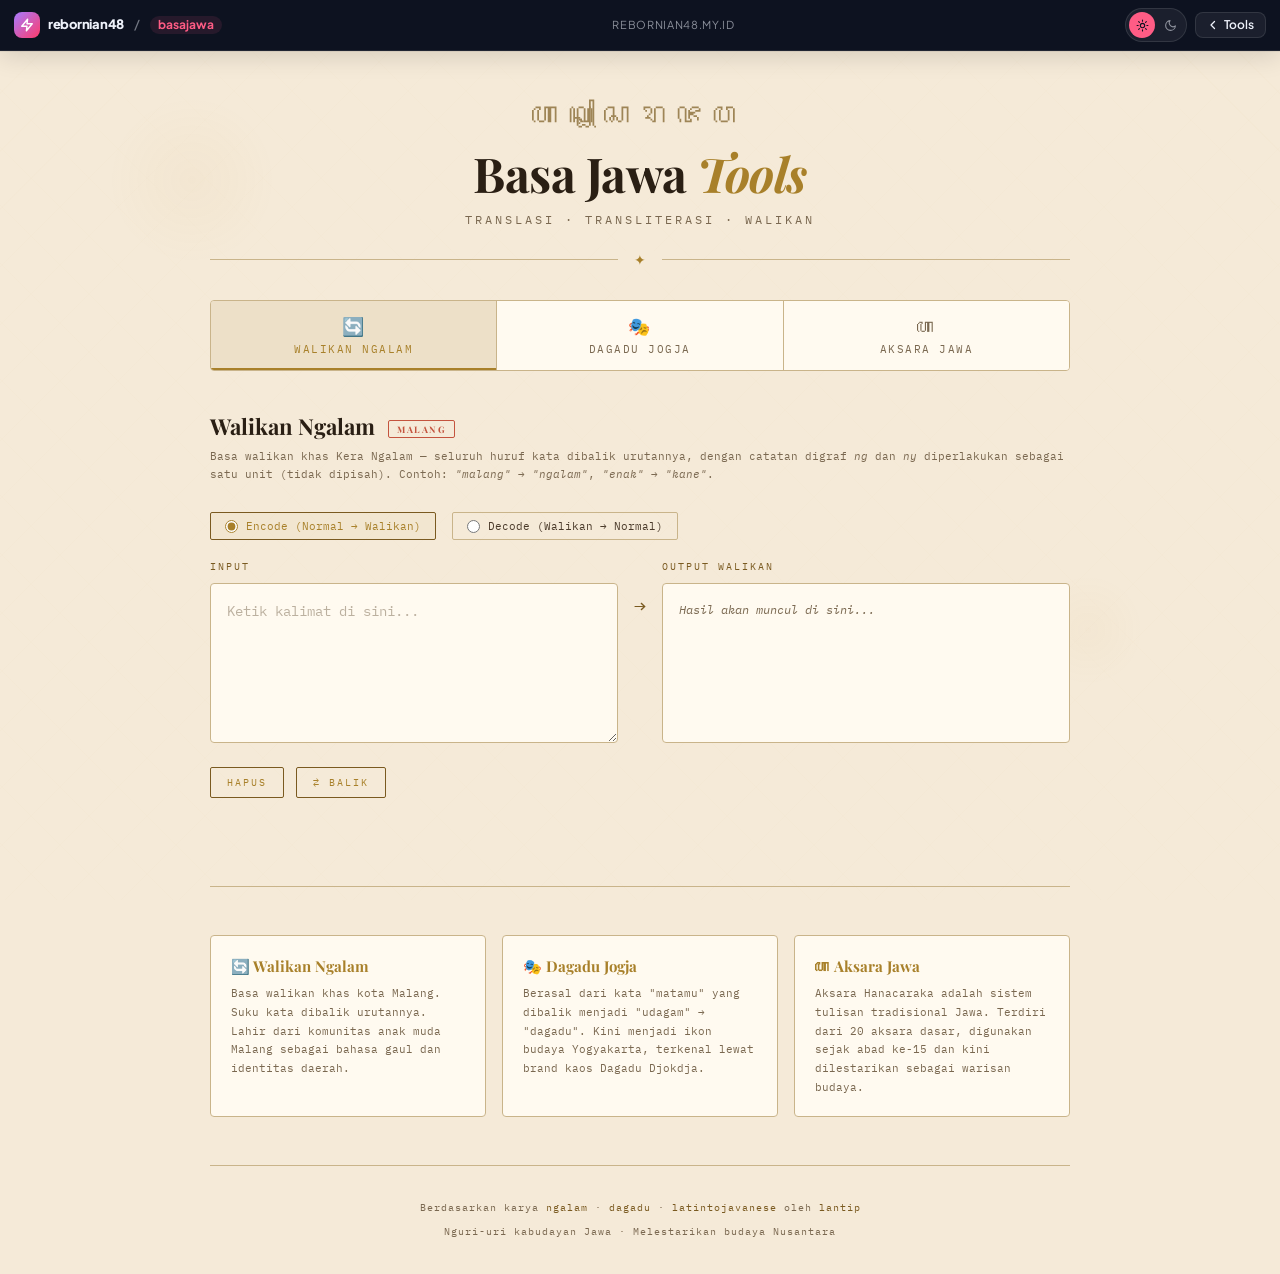
==== basajawatools/index.html @ 5c6baee0 "feat: add basajawa, codevault, geocalc + shared brand bar - assets/brand.js + brand.css: shared floa" ====
<!DOCTYPE html>
<html lang="id">
<head>
<meta charset="UTF-8">
<meta name="viewport" content="width=device-width, initial-scale=1.0">
<title>Basa Jawa Tools</title>
<link href="https://fonts.googleapis.com/css2?family=Playfair+Display:ital,wght@0,400;0,700;1,400&family=Noto+Serif+Javanese&family=Plus+Jakarta+Sans:wght@400;500;700;800&family=IBM+Plex+Mono:wght@300;400&display=swap" rel="stylesheet">
<link rel="stylesheet" href="/assets/brand.css">
<script>
(function(){
  const s = localStorage.getItem('rebornian.theme');
  const d = matchMedia('(prefers-color-scheme: dark)').matches;
  document.documentElement.setAttribute('data-theme', s || (d ? 'dark' : 'light'));
})();
</script>
<style>
  :root {
    --bg: #f5ead8;
    --surface: #fffaf0;
    --surface2: #ede0c8;
    --border: #c9b48a;
    --gold: #a8802a;
    --gold-light: #c9983a;
    --gold-dim: #7a5a20;
    --cream: #2a1f14;
    --cream-dim: #4a3a2a;
    --red: #8b3a2a;
    --red-bright: #c4543e;
    --green: #2a5a3a;
    --green-bright: #3d8a58;
    --blue: #1e3a5a;
    --blue-bright: #2e6a9a;
    --text: #2a1f14;
    --text-dim: #7a6850;
  }

  [data-theme="dark"] {
    --bg: #0d0a07;
    --surface: #1a1410;
    --surface2: #251c14;
    --border: #3d2e1e;
    --gold: #c9983a;
    --gold-light: #e8b84a;
    --gold-dim: #7a5a20;
    --cream: #f5ead8;
    --cream-dim: #b8a88a;
    --text: #e8d8b8;
    --text-dim: #8a7a60;
  }

  * { box-sizing: border-box; margin: 0; padding: 0; }

  body {
    background: var(--bg);
    color: var(--text);
    font-family: 'IBM Plex Mono', monospace;
    min-height: 100vh;
    overflow-x: hidden;
  }

  /* Batik-inspired background */
  body::before {
    content: '';
    position: fixed;
    inset: 0;
    background-image:
      radial-gradient(ellipse 120px 120px at 15% 20%, rgba(201,152,58,0.04) 0%, transparent 70%),
      radial-gradient(ellipse 80px 80px at 85% 70%, rgba(201,152,58,0.03) 0%, transparent 70%),
      repeating-linear-gradient(45deg, transparent, transparent 40px, rgba(201,152,58,0.015) 40px, rgba(201,152,58,0.015) 41px),
      repeating-linear-gradient(-45deg, transparent, transparent 40px, rgba(201,152,58,0.01) 40px, rgba(201,152,58,0.01) 41px);
    pointer-events: none;
    z-index: 0;
  }

  .container {
    max-width: 900px;
    margin: 0 auto;
    padding: 0 20px;
    position: relative;
    z-index: 1;
  }

  /* Header */
  header {
    padding: 48px 0 32px;
    text-align: center;
    border-bottom: 1px solid var(--border);
    position: relative;
  }

  header::after {
    content: '✦';
    position: absolute;
    bottom: -10px;
    left: 50%;
    transform: translateX(-50%);
    background: var(--bg);
    padding: 0 16px;
    color: var(--gold);
    font-size: 14px;
  }

  .aksara-deco {
    font-family: 'Noto Serif Javanese', serif;
    font-size: 28px;
    color: var(--gold-dim);
    letter-spacing: 8px;
    display: block;
    margin-bottom: 16px;
    opacity: 0.7;
  }

  h1 {
    font-family: 'Playfair Display', serif;
    font-size: clamp(28px, 5vw, 48px);
    font-weight: 700;
    color: var(--cream);
    letter-spacing: -0.5px;
    line-height: 1.1;
  }

  h1 em {
    color: var(--gold);
    font-style: italic;
  }

  .subtitle {
    margin-top: 12px;
    font-size: 12px;
    color: var(--text-dim);
    letter-spacing: 3px;
    text-transform: uppercase;
  }

  /* Mode tabs */
  .mode-tabs {
    display: flex;
    gap: 0;
    margin: 40px 0 0;
    border: 1px solid var(--border);
    border-radius: 4px;
    overflow: hidden;
  }

  .tab {
    flex: 1;
    padding: 14px 12px;
    background: var(--surface);
    border: none;
    color: var(--text-dim);
    font-family: 'IBM Plex Mono', monospace;
    font-size: 11px;
    letter-spacing: 1.5px;
    text-transform: uppercase;
    cursor: pointer;
    transition: all 0.2s;
    border-right: 1px solid var(--border);
    position: relative;
  }

  .tab:last-child { border-right: none; }

  .tab:hover {
    background: var(--surface2);
    color: var(--cream-dim);
  }

  .tab.active {
    background: var(--surface2);
    color: var(--gold);
  }

  .tab.active::after {
    content: '';
    position: absolute;
    bottom: 0;
    left: 0;
    right: 0;
    height: 2px;
    background: var(--gold);
  }

  .tab-icon {
    display: block;
    font-size: 18px;
    margin-bottom: 4px;
  }

  /* Main panel */
  .panel {
    display: none;
    padding: 40px 0;
    animation: fadeIn 0.3s ease;
  }

  .panel.active { display: block; }

  @keyframes fadeIn {
    from { opacity: 0; transform: translateY(8px); }
    to { opacity: 1; transform: translateY(0); }
  }

  .panel-header {
    margin-bottom: 28px;
  }

  .panel-title {
    font-family: 'Playfair Display', serif;
    font-size: 22px;
    color: var(--cream);
    margin-bottom: 6px;
  }

  .panel-desc {
    font-size: 11px;
    color: var(--text-dim);
    line-height: 1.7;
  }

  /* IO Area */
  .io-grid {
    display: grid;
    grid-template-columns: 1fr auto 1fr;
    gap: 16px;
    align-items: start;
  }

  @media (max-width: 600px) {
    .io-grid {
      grid-template-columns: 1fr;
    }
    .arrow-col { display: none; }
  }

  .io-box label {
    display: block;
    font-size: 10px;
    letter-spacing: 2px;
    text-transform: uppercase;
    color: var(--gold-dim);
    margin-bottom: 10px;
  }

  textarea, .output-box {
    width: 100%;
    min-height: 160px;
    background: var(--surface);
    border: 1px solid var(--border);
    border-radius: 4px;
    padding: 16px;
    font-family: 'IBM Plex Mono', monospace;
    font-size: 14px;
    color: var(--text);
    resize: vertical;
    outline: none;
    transition: border-color 0.2s;
    line-height: 1.6;
  }

  textarea:focus {
    border-color: var(--gold-dim);
  }

  textarea::placeholder {
    color: var(--text-dim);
    opacity: 0.5;
  }

  .output-box {
    min-height: 160px;
    cursor: default;
    user-select: text;
    white-space: pre-wrap;
    word-break: break-word;
  }

  .output-box.aksara {
    font-family: 'Noto Serif Javanese', serif;
    font-size: 22px;
    line-height: 2.2;
    letter-spacing: 2px;
    color: var(--gold-light);
  }

  .output-box.walikan {
    font-size: 16px;
    color: var(--cream);
  }

  .output-box.empty {
    color: var(--text-dim);
    font-style: italic;
    font-size: 12px;
  }

  .arrow-col {
    display: flex;
    flex-direction: column;
    align-items: center;
    justify-content: center;
    padding-top: 32px;
    gap: 12px;
  }

  .arrow-icon {
    color: var(--gold-dim);
    font-size: 20px;
    animation: pulse 2s ease-in-out infinite;
  }

  @keyframes pulse {
    0%, 100% { opacity: 0.4; }
    50% { opacity: 1; }
  }

  /* Controls */
  .controls {
    margin-top: 20px;
    display: flex;
    gap: 12px;
    flex-wrap: wrap;
    align-items: center;
  }

  .btn {
    padding: 12px 28px;
    border: 1px solid var(--gold-dim);
    background: transparent;
    color: var(--gold);
    font-family: 'IBM Plex Mono', monospace;
    font-size: 12px;
    letter-spacing: 2px;
    text-transform: uppercase;
    cursor: pointer;
    border-radius: 2px;
    transition: all 0.2s;
  }

  .btn:hover {
    background: var(--gold-dim);
    color: var(--bg);
  }

  .btn.primary {
    background: var(--gold-dim);
    color: var(--bg);
  }

  .btn.primary:hover {
    background: var(--gold);
  }

  .btn.small {
    padding: 8px 16px;
    font-size: 10px;
  }

  /* Options */
  .options-row {
    display: flex;
    gap: 16px;
    margin-top: 16px;
    flex-wrap: wrap;
  }

  .radio-label {
    display: flex;
    align-items: center;
    gap: 8px;
    font-size: 11px;
    color: var(--cream-dim);
    cursor: pointer;
    padding: 6px 14px;
    border: 1px solid var(--border);
    border-radius: 2px;
    transition: all 0.2s;
  }

  .radio-label:hover {
    border-color: var(--gold-dim);
    color: var(--gold);
  }

  .radio-label input {
    accent-color: var(--gold);
  }

  .radio-label.selected {
    border-color: var(--gold-dim);
    color: var(--gold);
    background: rgba(201,152,58,0.05);
  }

  /* Copy button overlay */
  .output-wrapper {
    position: relative;
  }

  .copy-btn {
    position: absolute;
    top: 8px;
    right: 8px;
    padding: 4px 10px;
    background: var(--surface2);
    border: 1px solid var(--border);
    color: var(--text-dim);
    font-family: 'IBM Plex Mono', monospace;
    font-size: 9px;
    letter-spacing: 1px;
    text-transform: uppercase;
    cursor: pointer;
    border-radius: 2px;
    transition: all 0.2s;
    opacity: 0;
  }

  .output-wrapper:hover .copy-btn {
    opacity: 1;
  }

  .copy-btn:hover {
    background: var(--gold-dim);
    color: var(--bg);
    border-color: var(--gold-dim);
  }

  .copy-btn.copied {
    color: var(--green-bright);
    border-color: var(--green-bright);
    opacity: 1;
  }

  /* Info cards */
  .info-cards {
    display: grid;
    grid-template-columns: repeat(auto-fit, minmax(240px, 1fr));
    gap: 16px;
    margin-top: 48px;
    padding-top: 48px;
    border-top: 1px solid var(--border);
  }

  .info-card {
    background: var(--surface);
    border: 1px solid var(--border);
    border-radius: 4px;
    padding: 20px;
  }

  .info-card h3 {
    font-family: 'Playfair Display', serif;
    font-size: 15px;
    color: var(--gold);
    margin-bottom: 8px;
    display: flex;
    align-items: center;
    gap: 8px;
  }

  .info-card p {
    font-size: 11px;
    color: var(--text-dim);
    line-height: 1.7;
  }

  /* Footer */
  footer {
    padding: 32px 0;
    text-align: center;
    border-top: 1px solid var(--border);
    margin-top: 48px;
  }

  footer p {
    font-size: 10px;
    color: var(--text-dim);
    letter-spacing: 1px;
    line-height: 2;
  }

  footer a {
    color: var(--gold-dim);
    text-decoration: none;
  }

  footer a:hover {
    color: var(--gold);
  }

  /* Divider */
  .divider {
    height: 1px;
    background: linear-gradient(to right, transparent, var(--border), transparent);
    margin: 32px 0;
  }

  /* Badge */
  .badge {
    display: inline-block;
    padding: 2px 8px;
    border: 1px solid currentColor;
    border-radius: 2px;
    font-size: 9px;
    letter-spacing: 1.5px;
    text-transform: uppercase;
    vertical-align: middle;
    margin-left: 8px;
  }

  .badge.ngalam { color: var(--red-bright); }
  .badge.dagadu { color: var(--blue-bright); }
  .badge.aksara { color: var(--gold); }

  /* Scrollbar */
  ::-webkit-scrollbar { width: 6px; }
  ::-webkit-scrollbar-track { background: var(--surface); }
  ::-webkit-scrollbar-thumb { background: var(--border); border-radius: 3px; }
</style>
</head>
<body>

<div class="container">
  <header>
    <span class="aksara-deco">ꦲꦏ꧀ꦱꦫꦗꦮ</span>
    <h1>Basa Jawa <em>Tools</em></h1>
    <p class="subtitle">Translasi · Transliterasi · Walikan</p>
  </header>

  <div class="mode-tabs">
    <button class="tab active" onclick="switchTab('ngalam')">
      <span class="tab-icon">🔄</span>
      Walikan Ngalam
    </button>
    <button class="tab" onclick="switchTab('dagadu')">
      <span class="tab-icon">🎭</span>
      Dagadu Jogja
    </button>
    <button class="tab" onclick="switchTab('aksara')">
      <span class="tab-icon">ꦲ</span>
      Aksara Jawa
    </button>
  </div>

  <!-- PANEL: Ngalam -->
  <div id="panel-ngalam" class="panel active">
    <div class="panel-header">
      <h2 class="panel-title">Walikan Ngalam <span class="badge ngalam">Malang</span></h2>
      <p class="panel-desc">
        Basa walikan khas Kera Ngalam — seluruh huruf kata dibalik urutannya, dengan catatan
        digraf <em>ng</em> dan <em>ny</em> diperlakukan sebagai satu unit (tidak dipisah).
        Contoh: <em>"malang"</em> → <em>"ngalam"</em>, <em>"enak"</em> → <em>"kane"</em>.
      </p>
    </div>

    <div class="options-row" id="ngalam-options">
      <label class="radio-label selected">
        <input type="radio" name="ngalam-mode" value="encode" checked onchange="updateRadioStyle('ngalam')"> Encode (Normal → Walikan)
      </label>
      <label class="radio-label">
        <input type="radio" name="ngalam-mode" value="decode" onchange="updateRadioStyle('ngalam')"> Decode (Walikan → Normal)
      </label>
    </div>

    <div class="io-grid" style="margin-top:20px">
      <div class="io-box">
        <label>Input</label>
        <textarea id="ngalam-input" placeholder="Ketik kalimat di sini..." oninput="processNgalam()"></textarea>
      </div>
      <div class="arrow-col">
        <span class="arrow-icon">→</span>
      </div>
      <div class="io-box">
        <label>Output Walikan</label>
        <div class="output-wrapper">
          <div id="ngalam-output" class="output-box walikan empty">Hasil akan muncul di sini...</div>
          <button class="copy-btn" onclick="copyOutput('ngalam-output')">Salin</button>
        </div>
      </div>
    </div>
    <div class="controls">
      <button class="btn small" onclick="clearField('ngalam-input'); processNgalam()">Hapus</button>
      <button class="btn small" onclick="swapNgalam()">⇄ Balik</button>
    </div>
  </div>

  <!-- PANEL: Dagadu -->
  <div id="panel-dagadu" class="panel">
    <div class="panel-header">
      <h2 class="panel-title">Dagadu Jogja <span class="badge dagadu">Yogyakarta</span></h2>
      <p class="panel-desc">
        Basa walikan Jogja berbasis aksara Hanacaraka. Konsonan ditukar antar baris:
        Baris 1 (ha·na·ca·ra·ka) ↔ Baris 3 (pa·dha·ja·ya·nya),
        Baris 2 (da·ta·sa·wa·la) ↔ Baris 4 (ma·ga·ba·tha·nga). Vokal tetap.
        Contoh: <em>"matamu"</em> → <em>"dagadu"</em>, <em>"mas"</em> → <em>"dab"</em>.
      </p>
    </div>

    <div class="options-row" id="dagadu-options">
      <label class="radio-label selected">
        <input type="radio" name="dagadu-mode" value="encode" checked onchange="updateRadioStyle('dagadu')"> Encode (Normal → Dagadu)
      </label>
      <label class="radio-label">
        <input type="radio" name="dagadu-mode" value="decode" onchange="updateRadioStyle('dagadu')"> Decode (Dagadu → Normal)
      </label>
    </div>

    <div class="io-grid" style="margin-top:20px">
      <div class="io-box">
        <label>Input</label>
        <textarea id="dagadu-input" placeholder="Ketik kalimat di sini..." oninput="processDagadu()"></textarea>
      </div>
      <div class="arrow-col">
        <span class="arrow-icon">→</span>
      </div>
      <div class="io-box">
        <label>Output Dagadu</label>
        <div class="output-wrapper">
          <div id="dagadu-output" class="output-box walikan empty">Hasil akan muncul di sini...</div>
          <button class="copy-btn" onclick="copyOutput('dagadu-output')">Salin</button>
        </div>
      </div>
    </div>
    <div class="controls">
      <button class="btn small" onclick="clearField('dagadu-input'); processDagadu()">Hapus</button>
      <button class="btn small" onclick="swapDagadu()">⇄ Balik</button>
    </div>
  </div>

  <!-- PANEL: Aksara Jawa -->
  <div id="panel-aksara" class="panel">
    <div class="panel-header">
      <h2 class="panel-title">Aksara Jawa <span class="badge aksara">Transliterasi</span></h2>
      <p class="panel-desc">
        Mengubah teks Latin menjadi Aksara Jawa (Hanacaraka). Ketik dalam bahasa Jawa menggunakan aksara Latin,
        dan hasilnya akan ditampilkan dalam huruf Jawa tradisional.
      </p>
    </div>

    <div class="io-grid" style="margin-top:20px">
      <div class="io-box">
        <label>Input (Latin)</label>
        <textarea id="aksara-input" placeholder="Contoh: aku seneng, hanacaraka..." oninput="processAksara()"></textarea>
      </div>
      <div class="arrow-col">
        <span class="arrow-icon">→</span>
      </div>
      <div class="io-box">
        <label>Output Aksara Jawa</label>
        <div class="output-wrapper">
          <div id="aksara-output" class="output-box aksara empty" style="font-family:'Noto Serif Javanese',serif">ꦲ​ꦏ꧀ꦱꦫ...</div>
          <button class="copy-btn" onclick="copyOutput('aksara-output')">Salin</button>
        </div>
      </div>
    </div>
    <div class="controls">
      <button class="btn small" onclick="clearField('aksara-input'); processAksara()">Hapus</button>
    </div>

    <div class="divider"></div>
    <div style="font-size:11px; color:var(--text-dim); line-height:2">
      <strong style="color:var(--cream-dim)">Panduan penulisan:</strong> Gunakan aksara latin standar.
      Konsonan rangkap: "ny", "ng", "th", "dh". Vokal: a, i, u, e, o. Pangkon (konsonan mati) otomatis ditambah.
    </div>
  </div>

  <!-- Info Cards -->
  <div class="info-cards">
    <div class="info-card">
      <h3>🔄 Walikan Ngalam</h3>
      <p>Basa walikan khas kota Malang. Suku kata dibalik urutannya. Lahir dari komunitas anak muda Malang sebagai bahasa gaul dan identitas daerah.</p>
    </div>
    <div class="info-card">
      <h3>🎭 Dagadu Jogja</h3>
      <p>Berasal dari kata "matamu" yang dibalik menjadi "udagam" → "dagadu". Kini menjadi ikon budaya Yogyakarta, terkenal lewat brand kaos Dagadu Djokdja.</p>
    </div>
    <div class="info-card">
      <h3>ꦲ Aksara Jawa</h3>
      <p>Aksara Hanacaraka adalah sistem tulisan tradisional Jawa. Terdiri dari 20 aksara dasar, digunakan sejak abad ke-15 dan kini dilestarikan sebagai warisan budaya.</p>
    </div>
  </div>

  <footer>
    <p>
      Berdasarkan karya <a href="https://github.com/lantip/ngalam" target="_blank">ngalam</a> ·
      <a href="https://github.com/lantip/dagadu" target="_blank">dagadu</a> ·
      <a href="https://github.com/lantip/latintojavanese" target="_blank">latintojavanese</a>
      oleh <a href="https://github.com/lantip" target="_blank">lantip</a>
    </p>
    <p style="margin-top:4px">Nguri-uri kabudayan Jawa · Melestarikan budaya Nusantara</p>
  </footer>
</div>

<script>
// =============================================
// TAB SWITCHING
// =============================================
function switchTab(name) {
  document.querySelectorAll('.tab').forEach(t => t.classList.remove('active'));
  document.querySelectorAll('.panel').forEach(p => p.classList.remove('active'));
  event.currentTarget.classList.add('active');
  document.getElementById('panel-' + name).classList.add('active');
}

function updateRadioStyle(group) {
  const container = document.getElementById(group + '-options');
  container.querySelectorAll('.radio-label').forEach(label => {
    label.classList.toggle('selected', label.querySelector('input').checked);
  });
  if (group === 'ngalam') processNgalam();
  if (group === 'dagadu') processDagadu();
}

function clearField(id) {
  document.getElementById(id).value = '';
}

function copyOutput(id) {
  const el = document.getElementById(id);
  const text = el.innerText;
  navigator.clipboard.writeText(text).then(() => {
    const btn = el.parentElement.querySelector('.copy-btn');
    const orig = btn.innerText;
    btn.innerText = '✓ Tersalin';
    btn.classList.add('copied');
    setTimeout(() => { btn.innerText = orig; btn.classList.remove('copied'); }, 2000);
  });
}

// =============================================
// NGALAM — Walikan Malang
// Algoritma: balik suku kata tiap kata
// =============================================

// Walikan Ngalam: balik seluruh kata, tapi digraf 'ng' dan 'ny'
// diperlakukan sebagai SATU unit (tidak dipisah saat dibalik).
// Contoh: "malang" → token [m,a,l,a,ng] → balik → [ng,a,l,a,m] → "ngalam"
//          "enak"  → token [e,n,a,k]    → balik → [k,a,n,e]    → "kane"

function tokenizeNgalam(word) {
  // Pecah kata menjadi token: digraf 'ng'/'ny' sebagai satu unit, sisanya per huruf
  const tokens = [];
  const w = word.toLowerCase();
  let i = 0;
  while (i < w.length) {
    const di = w.slice(i, i + 2);
    if (di === 'ng' || di === 'ny') {
      tokens.push(word.slice(i, i + 2)); // ambil dari kata asli (jaga case)
      i += 2;
    } else {
      tokens.push(word[i]);
      i++;
    }
  }
  return tokens;
}

function preserveCase(original, modified) {
  if (original === original.toUpperCase()) return modified.toUpperCase();
  if (original[0] === original[0].toUpperCase() && original.slice(1) === original.slice(1).toLowerCase()) {
    return modified[0].toUpperCase() + modified.slice(1).toLowerCase();
  }
  return modified.toLowerCase();
}

function ngalamEncode(word) {
  if (!word) return word;
  const match = word.match(/^([^a-zA-Z]*)([a-zA-Z]+)([^a-zA-Z]*)$/);
  if (!match) return word;
  const [, pre, core, post] = match;
  const tokens = tokenizeNgalam(core);
  const reversed = tokens.reverse().join('');
  return pre + preserveCase(core, reversed) + post;
}

function ngalamDecode(word) {
  // Simetris: decode = encode ulang
  return ngalamEncode(word);
}

function processNgalam() {
  const input = document.getElementById('ngalam-input').value;
  const mode = document.querySelector('input[name="ngalam-mode"]:checked').value;
  const output = document.getElementById('ngalam-output');

  if (!input.trim()) {
    output.className = 'output-box walikan empty';
    output.innerText = 'Hasil akan muncul di sini...';
    return;
  }

  const result = input.split(/(\s+)/).map(token => {
    if (/^\s+$/.test(token)) return token;
    return mode === 'encode' ? ngalamEncode(token) : ngalamDecode(token);
  }).join('');

  output.className = 'output-box walikan';
  output.innerText = result;
}

function swapNgalam() {
  const inputEl = document.getElementById('ngalam-input');
  const outputEl = document.getElementById('ngalam-output');
  const outText = outputEl.innerText;
  if (outText && !outputEl.classList.contains('empty')) {
    inputEl.value = outText;
    processNgalam();
  }
}

// =============================================
// DAGADU — Walikan Jogja
// Berdasarkan repo dagadu oleh lantip
// Algoritma: substitusi konsonan berdasarkan
// 4 baris Hanacaraka (aksara Jawa):
//
// Baris 1: ha  na  ca  ra  ka
// Baris 2: da  ta  sa  wa  la
// Baris 3: pa  dha ja  ya  nya
// Baris 4: ma  ga  ba  tha nga
//
// Rumus: Baris 1 ↔ Baris 3 (posisi sama)
//        Baris 2 ↔ Baris 4 (posisi sama)
// Vokal (a,i,u,e,o) TETAP tidak berubah
// =============================================

// Peta substitusi konsonan Dagadu (simetris)
// ha=pa, na=dha, ca=ja, ra=ya, ka=nya
// da=ma, ta=ga, sa=ba, wa=tha, la=nga
const DAGADU_CONS_MAP = {
  'h': 'p',   'p': 'h',
  'n': 'dh',  'dh': 'n',
  'c': 'j',   'j': 'c',
  'r': 'y',   'y': 'r',
  'k': 'ny',  'ny': 'k',
  'd': 'm',   'm': 'd',
  't': 'g',   'g': 't',
  's': 'b',   'b': 's',
  'w': 'th',  'th': 'w',
  'l': 'ng',  'ng': 'l',
};

// Urutan pengecekan digraf (harus dicek duluan sebelum single char)
const DAGADU_DIGRAPHS = ['dh', 'ny', 'th', 'ng'];

function dagaduConvertChar(text, i) {
  // Cek digraf dulu
  for (const dg of DAGADU_DIGRAPHS) {
    if (text.slice(i, i + dg.length).toLowerCase() === dg) {
      const mapped = DAGADU_CONS_MAP[dg];
      if (mapped) return { result: mapped, advance: dg.length };
    }
  }
  // Single char
  const ch = text[i].toLowerCase();
  if ('aiueo'.includes(ch)) {
    // Vokal tetap
    return { result: text[i], advance: 1 };
  }
  const mapped = DAGADU_CONS_MAP[ch];
  if (mapped) return { result: mapped, advance: 1 };
  // Karakter lain tetap
  return { result: text[i], advance: 1 };
}

function dagaduConvertWord(word) {
  if (!word) return word;
  let result = '';
  let i = 0;
  const lower = word.toLowerCase();
  while (i < lower.length) {
    const { result: r, advance } = dagaduConvertChar(lower, i);
    result += r;
    i += advance;
  }
  // Preserve casing dari kata asli
  return preserveCase(word, result);
}

function dagaduEncodeWord(word) {
  if (!word) return word;
  const match = word.match(/^([^a-zA-Z]*)([a-zA-Z]+)([^a-zA-Z]*)$/);
  if (!match) return word;
  const [, pre, core, post] = match;
  return pre + dagaduConvertWord(core) + post;
}

function dagaduDecodeWord(word) {
  // Karena peta simetris, decode = encode
  return dagaduEncodeWord(word);
}

function processDagadu() {
  const input = document.getElementById('dagadu-input').value;
  const mode = document.querySelector('input[name="dagadu-mode"]:checked').value;
  const output = document.getElementById('dagadu-output');

  if (!input.trim()) {
    output.className = 'output-box walikan empty';
    output.innerText = 'Hasil akan muncul di sini...';
    return;
  }

  const result = input.split(/(\s+)/).map(token => {
    if (/^\s+$/.test(token)) return token;
    return mode === 'encode' ? dagaduEncodeWord(token) : dagaduDecodeWord(token);
  }).join('');

  output.className = 'output-box walikan';
  output.innerText = result;
}

function swapDagadu() {
  const inputEl = document.getElementById('dagadu-input');
  const outputEl = document.getElementById('dagadu-output');
  const outText = outputEl.innerText;
  if (outText && !outputEl.classList.contains('empty')) {
    inputEl.value = outText;
    processDagadu();
  }
}

// =============================================
// AKSARA JAWA — Latin to Javanese Script
// Berdasarkan latintojavanese.py oleh lantip
// =============================================

// Peta aksara dasar Hanacaraka
const AKSARA = {
  'ha': 'ꦲ', 'na': 'ꦤ', 'ca': 'ꦕ', 'ra': 'ꦫ', 'ka': 'ꦏ',
  'da': 'ꦢ', 'ta': 'ꦠ', 'sa': 'ꦱ', 'wa': 'ꦮ', 'la': 'ꦭ',
  'pa': 'ꦥ', 'dha': 'ꦝ', 'ja': 'ꦗ', 'ya': 'ꦪ', 'nya': 'ꦚ',
  'ma': 'ꦩ', 'ga': 'ꦒ', 'ba': 'ꦧ', 'tha': 'ꦛ', 'nga': 'ꦔ',
};

// Pasangan (konsonan mati — pangkon)
const PASANGAN = {
  'h': '꧀ꦲ', 'n': '꧀ꦤ', 'c': '꧀ꦕ', 'r': '꧀ꦫ', 'k': '꧀ꦏ',
  'd': '꧀ꦢ', 't': '꧀ꦠ', 's': '꧀ꦱ', 'w': '꧀ꦮ', 'l': '꧀ꦭ',
  'p': '꧀ꦥ', 'j': '꧀ꦗ', 'y': '꧀ꦪ', 'm': '꧀ꦩ', 'g': '꧀ꦒ',
  'b': '꧀ꦧ',
};

// Sandhangan vokal (mengubah vokal dasar 'a')
const SANDHANGAN = {
  'i': 'ꦶ', 'u': 'ꦸ', 'e': 'ꦺ', 'é': 'ꦺ', 'o': 'ꦺꦴ',
  'ê': 'ꦼ', 'è': 'ꦺ',
};

// Aksara murda / khusus
const PANGKON = '꧀';

// Tanda baca & angka Jawa
const PADA = {
  '.': '꧉', ',': '꧈', ' ': ' ',
};

const ANGKA_JAWA = {
  '0': '꧐', '1': '꧑', '2': '꧒', '3': '꧓', '4': '꧔',
  '5': '꧕', '6': '꧖', '7': '꧗', '8': '꧘', '9': '꧙',
};

// Konsonan dengan digraf
const DIGRAPH_CONS = ['ng', 'ny', 'th', 'dh'];
const SINGLE_CONS = ['h', 'n', 'c', 'r', 'k', 'd', 't', 's', 'w', 'l', 'p', 'j', 'y', 'm', 'g', 'b'];

// Peta konsonan ke aksara dasar
const CONS_TO_AKSARA_BASE = {
  'h': 'ꦲ', 'n': 'ꦤ', 'c': 'ꦕ', 'r': 'ꦫ', 'k': 'ꦏ',
  'd': 'ꦢ', 't': 'ꦠ', 's': 'ꦱ', 'w': 'ꦮ', 'l': 'ꦭ',
  'p': 'ꦥ', 'j': 'ꦗ', 'y': 'ꦪ', 'm': 'ꦩ', 'g': 'ꦒ',
  'b': 'ꦧ', 'ng': 'ꦔ', 'ny': 'ꦚ', 'th': 'ꦛ', 'dh': 'ꦝ',
};

// Pasangan konsonan ke sandhangan
const CONS_TO_PASANGAN = {
  'h': '꧀ꦲ', 'n': '꧀ꦤ', 'c': '꧀ꦕ', 'r': '꧀ꦫ', 'k': '꧀ꦏ',
  'd': '꧀ꦢ', 't': '꧀ꦠ', 's': '꧀ꦱ', 'w': '꧀ꦮ', 'l': '꧀ꦭ',
  'p': '꧀ꦥ', 'j': '꧀ꦗ', 'y': '꧀ꦪ', 'm': '꧀ꦩ', 'g': '꧀ꦒ',
  'b': '꧀ꦧ', 'ng': '꧀ꦔ', 'ny': '꧀ꦚ', 'th': '꧀ꦛ', 'dh': '꧀ꦝ',
};

// Sandhangan vokal
const VOC_SANDH = {
  'a': '',      // default, tidak perlu sandhangan
  'i': 'ꦶ',
  'u': 'ꦸ',
  'e': 'ꦺ',
  'é': 'ꦺ',
  'o': 'ꦺꦴ',
  'ê': 'ꦼ',
};

// Aksara vokal mandiri (di awal kata atau setelah vokal)
const VOWEL_ALONE = {
  'a': 'ꦄ', 'i': 'ꦆ', 'u': 'ꦈ', 'e': 'ꦌ', 'o': 'ꦎ',
};

function latinToJavanese(text) {
  if (!text) return '';
  const words = text.split(/(\s+|[.,!?;:])/);
  return words.map(token => {
    if (!token) return '';
    if (/^\s+$/.test(token)) return token;
    if (/^[.,!?;:]$/.test(token)) return PADA[token] || token;
    if (/^\d+$/.test(token)) {
      return '꧇' + token.split('').map(d => ANGKA_JAWA[d] || d).join('') + '꧇';
    }
    return convertWord(token.toLowerCase());
  }).join('');
}

function convertWord(word) {
  if (!word) return '';
  let result = '';
  let i = 0;

  while (i < word.length) {
    const ch = word[i];

    // Digit
    if (/\d/.test(ch)) {
      result += ANGKA_JAWA[ch] || ch;
      i++;
      continue;
    }

    // Tanda baca
    if (/[.,!?;:]/.test(ch)) {
      result += PADA[ch] || ch;
      i++;
      continue;
    }

    // Vokal di awal suku kata atau awal kata
    if ('aiueoéê'.includes(ch)) {
      if (i === 0 || 'aiueoéê'.includes(word[i-1])) {
        // Vokal mandiri
        result += VOWEL_ALONE[ch] || 'ꦄ';
      } else {
        // sandhangan sudah ditambahkan oleh konsonan sebelumnya
      }
      i++;
      continue;
    }

    // Cek digraf konsonan
    let cons = '';
    let consLen = 1;
    if (i + 1 < word.length) {
      const di = word.slice(i, i + 2);
      if (['ng', 'ny', 'th', 'dh'].includes(di)) {
        cons = di;
        consLen = 2;
      }
    }
    if (!cons) {
      cons = ch;
      consLen = 1;
    }

    if (!CONS_TO_AKSARA_BASE[cons]) {
      // Karakter tidak dikenal, lewati
      result += ch;
      i++;
      continue;
    }

    // Cek vokal setelah konsonan
    const nextIdx = i + consLen;
    const nextCh = nextIdx < word.length ? word[nextIdx] : '';

    if ('aiueoéê'.includes(nextCh)) {
      // Konsonan + vokal
      const base = CONS_TO_AKSARA_BASE[cons];
      const sandh = VOC_SANDH[nextCh] || '';
      result += base + sandh;
      i = nextIdx + 1;
    } else if (!nextCh || !' aiueoéê'.includes(nextCh)) {
      // Konsonan mati (akhir kata atau sebelum konsonan lain)
      const base = CONS_TO_AKSARA_BASE[cons];
      result += base + PANGKON;
      i = nextIdx;
    } else {
      result += CONS_TO_AKSARA_BASE[cons];
      i = nextIdx;
    }
  }

  return result;
}

function processAksara() {
  const input = document.getElementById('aksara-input').value;
  const output = document.getElementById('aksara-output');

  if (!input.trim()) {
    output.className = 'output-box aksara empty';
    output.innerText = 'ꦲ​ꦏ꧀ꦱꦫ...';
    return;
  }

  const result = latinToJavanese(input);
  output.className = 'output-box aksara';
  output.innerText = result || '—';
}

// Init
processNgalam();
processDagadu();
processAksara();
</script>
<script src="/assets/brand.js" data-app="basajawa" defer></script>
</body>
</html>
---- assets/brand.css ----
/* rebornian48 shared brand bar — inject via assets/brand.js */
.r48-bar {
  position: sticky; top: 0; z-index: 9998;
  display: grid;
  grid-template-columns: auto 1fr auto;
  align-items: center;
  gap: 12px;
  padding: 8px 14px;
  background: var(--r48-bar-bg, #0d1220);
  color: var(--r48-bar-fg, #eef2fb);
  border-bottom: 1px solid var(--r48-bar-border, rgba(255,255,255,.08));
  font-family: "Plus Jakarta Sans", system-ui, sans-serif;
  font-size: 13px;
  line-height: 1.2;
  box-shadow: 0 1px 0 rgba(0,0,0,.06), 0 6px 24px rgba(0,0,0,.12);
  backdrop-filter: blur(8px);
}
.r48-bar .r48-brand { display: inline-flex; align-items: center; gap: 8px; text-decoration: none; color: inherit; }
.r48-bar .r48-logo {
  width: 26px; height: 26px;
  display: grid; place-items: center;
  border-radius: 8px;
  background: linear-gradient(135deg, #a77bff, #ff3b6b);
  color: #fff; flex-shrink: 0;
}
.r48-bar .r48-logo svg { width: 14px; height: 14px; }
.r48-bar .r48-name { font-weight: 800; letter-spacing: -0.02em; }
.r48-bar .r48-sep { opacity: .45; margin: 0 2px; font-weight: 500; }
.r48-bar .r48-app {
  color: #ff5c85; font-weight: 700;
  padding: 2px 8px;
  background: rgba(255, 92, 133, .1);
  border-radius: 999px;
  font-size: 12px;
}
.r48-bar .r48-mid { text-align: center; opacity: .55; font-size: 11px; letter-spacing: .06em; text-transform: uppercase; }
@media (max-width: 720px) { .r48-bar .r48-mid { display: none; } }

.r48-bar .r48-actions { display: inline-flex; align-items: center; gap: 8px; }
.r48-bar .r48-toggle {
  display: inline-flex;
  padding: 3px;
  background: rgba(255,255,255,.06);
  border: 1px solid rgba(255,255,255,.1);
  border-radius: 999px;
  gap: 2px;
}
.r48-bar .r48-toggle button {
  appearance: none; border: 0;
  width: 26px; height: 26px;
  border-radius: 999px;
  background: transparent; color: inherit;
  opacity: .55; cursor: pointer;
  display: grid; place-items: center;
  transition: all .2s;
}
.r48-bar .r48-toggle button svg { width: 13px; height: 13px; }
.r48-bar .r48-toggle button[aria-pressed="true"] {
  background: #ff5c85; color: #0d1220;
  opacity: 1;
}
.r48-bar .r48-toggle button:hover { opacity: 1; }
.r48-bar .r48-back {
  display: inline-flex; align-items: center; gap: 5px;
  padding: 5px 11px;
  background: rgba(255,255,255,.06);
  border: 1px solid rgba(255,255,255,.1);
  border-radius: 8px;
  color: inherit; text-decoration: none;
  font-size: 12px; font-weight: 600;
  transition: all .15s;
}
.r48-bar .r48-back:hover { background: rgba(255,255,255,.12); }
.r48-bar .r48-back svg { width: 12px; height: 12px; }

/* Light theme override — bar stays dark (matches brand consistency across apps) */
/* Apps can override --r48-bar-bg via [data-theme="light"] .r48-bar { --r48-bar-bg: ...; } if desired */
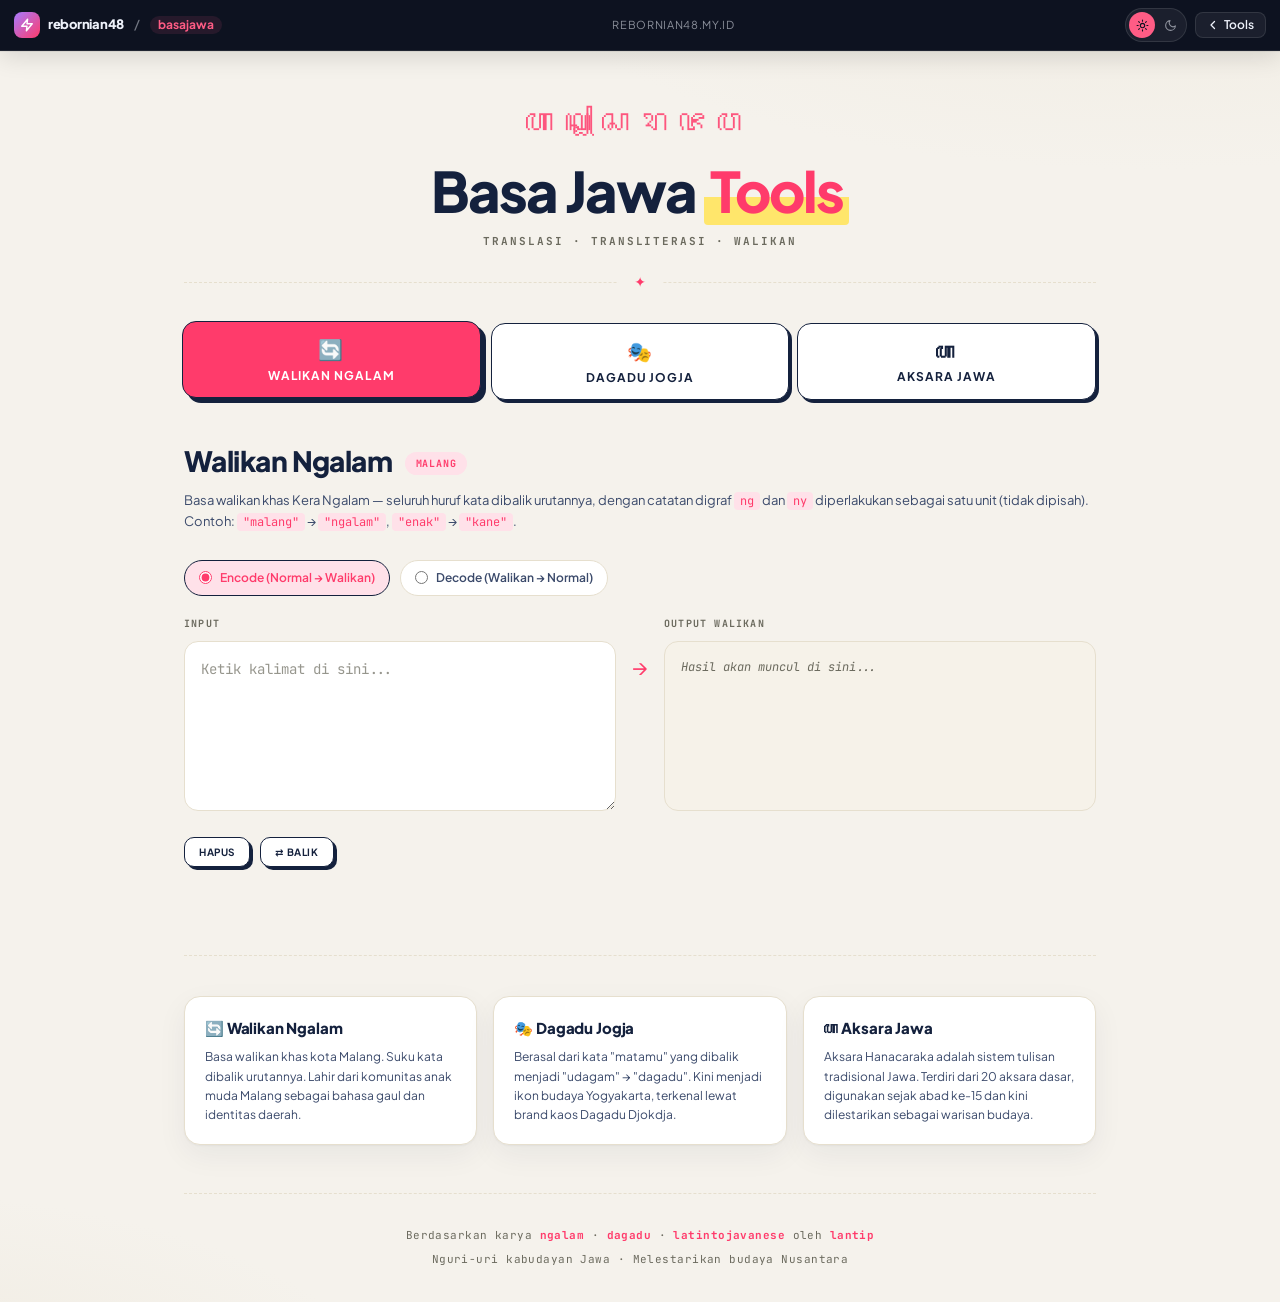
==== commit 597512f4: "feat: unify design system for geocalc, basajawatools, codevault Align these three apps with the wakt" ====
--- a/basajawatools/index.html
+++ b/basajawatools/index.html
@@ -4,7 +4,10 @@
 <meta charset="UTF-8">
 <meta name="viewport" content="width=device-width, initial-scale=1.0">
 <title>Basa Jawa Tools</title>
-<link href="https://fonts.googleapis.com/css2?family=Playfair+Display:ital,wght@0,400;0,700;1,400&family=Noto+Serif+Javanese&family=Plus+Jakarta+Sans:wght@400;500;700;800&family=IBM+Plex+Mono:wght@300;400&display=swap" rel="stylesheet">
+<link rel="preconnect" href="https://fonts.googleapis.com">
+<link rel="preconnect" href="https://fonts.gstatic.com" crossorigin>
+<link href="https://fonts.googleapis.com/css2?family=Plus+Jakarta+Sans:wght@400;500;600;700;800&family=JetBrains+Mono:wght@400;500;600&family=Noto+Serif+Javanese&display=swap" rel="stylesheet">
+<link rel="stylesheet" href="/assets/theme.css">
 <link rel="stylesheet" href="/assets/brand.css">
 <script>
 (function(){
@@ -14,68 +17,27 @@
 })();
 </script>
 <style>
-  :root {
-    --bg: #f5ead8;
-    --surface: #fffaf0;
-    --surface2: #ede0c8;
-    --border: #c9b48a;
-    --gold: #a8802a;
-    --gold-light: #c9983a;
-    --gold-dim: #7a5a20;
-    --cream: #2a1f14;
-    --cream-dim: #4a3a2a;
-    --red: #8b3a2a;
-    --red-bright: #c4543e;
-    --green: #2a5a3a;
-    --green-bright: #3d8a58;
-    --blue: #1e3a5a;
-    --blue-bright: #2e6a9a;
-    --text: #2a1f14;
-    --text-dim: #7a6850;
-  }
-
-  [data-theme="dark"] {
-    --bg: #0d0a07;
-    --surface: #1a1410;
-    --surface2: #251c14;
-    --border: #3d2e1e;
-    --gold: #c9983a;
-    --gold-light: #e8b84a;
-    --gold-dim: #7a5a20;
-    --cream: #f5ead8;
-    --cream-dim: #b8a88a;
-    --text: #e8d8b8;
-    --text-dim: #8a7a60;
-  }
-
+  /* basajawatools — waktukita design system */
   * { box-sizing: border-box; margin: 0; padding: 0; }
 
   body {
-    background: var(--bg);
+    background:
+      radial-gradient(1200px 500px at 90% -10%, var(--bg-2), transparent 60%),
+      radial-gradient(900px 400px at -10% 110%, var(--bg-2), transparent 60%),
+      var(--bg);
     color: var(--text);
-    font-family: 'IBM Plex Mono', monospace;
+    font-family: "Plus Jakarta Sans", system-ui, -apple-system, "Segoe UI", Roboto, sans-serif;
     min-height: 100vh;
     overflow-x: hidden;
-  }
-
-  /* Batik-inspired background */
-  body::before {
-    content: '';
-    position: fixed;
-    inset: 0;
-    background-image:
-      radial-gradient(ellipse 120px 120px at 15% 20%, rgba(201,152,58,0.04) 0%, transparent 70%),
-      radial-gradient(ellipse 80px 80px at 85% 70%, rgba(201,152,58,0.03) 0%, transparent 70%),
-      repeating-linear-gradient(45deg, transparent, transparent 40px, rgba(201,152,58,0.015) 40px, rgba(201,152,58,0.015) 41px),
-      repeating-linear-gradient(-45deg, transparent, transparent 40px, rgba(201,152,58,0.01) 40px, rgba(201,152,58,0.01) 41px);
-    pointer-events: none;
-    z-index: 0;
+    -webkit-font-smoothing: antialiased;
+    line-height: 1.5;
+    transition: background-color .5s ease, color .5s ease;
   }
 
   .container {
-    max-width: 900px;
+    max-width: 960px;
     margin: 0 auto;
-    padding: 0 20px;
+    padding: 0 clamp(14px, 3vw, 24px);
     position: relative;
     z-index: 1;
   }
@@ -84,7 +46,7 @@
   header {
     padding: 48px 0 32px;
     text-align: center;
-    border-bottom: 1px solid var(--border);
+    border-bottom: 1px dashed var(--border);
     position: relative;
   }
 
@@ -96,94 +58,85 @@
     transform: translateX(-50%);
     background: var(--bg);
     padding: 0 16px;
-    color: var(--gold);
+    color: var(--accent);
     font-size: 14px;
   }
 
   .aksara-deco {
     font-family: 'Noto Serif Javanese', serif;
-    font-size: 28px;
-    color: var(--gold-dim);
+    font-size: 30px;
+    color: var(--accent);
     letter-spacing: 8px;
     display: block;
-    margin-bottom: 16px;
-    opacity: 0.7;
+    margin-bottom: 18px;
+    opacity: 0.85;
   }
 
   h1 {
-    font-family: 'Playfair Display', serif;
-    font-size: clamp(28px, 5vw, 48px);
-    font-weight: 700;
-    color: var(--cream);
-    letter-spacing: -0.5px;
-    line-height: 1.1;
+    font-family: "Plus Jakarta Sans", sans-serif;
+    font-size: clamp(32px, 5.5vw, 56px);
+    font-weight: 800;
+    color: var(--text);
+    letter-spacing: -0.035em;
+    line-height: 1.02;
   }
 
   h1 em {
-    color: var(--gold);
-    font-style: italic;
+    color: var(--accent);
+    font-style: normal;
+    background: linear-gradient(180deg, transparent 60%, var(--highlight) 60%);
+    padding: 0 6px;
+    border-radius: 4px;
   }
 
   .subtitle {
-    margin-top: 12px;
-    font-size: 12px;
-    color: var(--text-dim);
-    letter-spacing: 3px;
+    margin-top: 14px;
+    font-family: "JetBrains Mono", monospace;
+    font-size: 11px; font-weight: 700;
+    color: var(--muted);
+    letter-spacing: .18em;
     text-transform: uppercase;
   }
 
   /* Mode tabs */
   .mode-tabs {
     display: flex;
-    gap: 0;
+    gap: 8px;
     margin: 40px 0 0;
-    border: 1px solid var(--border);
-    border-radius: 4px;
-    overflow: hidden;
+    flex-wrap: wrap;
   }
 
   .tab {
     flex: 1;
+    min-width: 140px;
     padding: 14px 12px;
     background: var(--surface);
-    border: none;
-    color: var(--text-dim);
-    font-family: 'IBM Plex Mono', monospace;
-    font-size: 11px;
-    letter-spacing: 1.5px;
+    border: 1px solid var(--border-strong);
+    border-radius: 14px;
+    color: var(--text);
+    font-family: inherit;
+    font-weight: 700;
+    font-size: 12px;
+    letter-spacing: .08em;
     text-transform: uppercase;
     cursor: pointer;
-    transition: all 0.2s;
-    border-right: 1px solid var(--border);
-    position: relative;
-  }
-
-  .tab:last-child { border-right: none; }
-
-  .tab:hover {
-    background: var(--surface2);
-    color: var(--cream-dim);
-  }
+    box-shadow: 3px 3px 0 var(--border-strong);
+    transition: transform .1s, box-shadow .1s, background .15s, color .15s;
+  }
+
+  .tab:hover { transform: translate(-1px, -1px); box-shadow: 4px 4px 0 var(--border-strong); }
 
   .tab.active {
-    background: var(--surface2);
-    color: var(--gold);
-  }
-
-  .tab.active::after {
-    content: '';
-    position: absolute;
-    bottom: 0;
-    left: 0;
-    right: 0;
-    height: 2px;
-    background: var(--gold);
+    background: var(--accent);
+    color: var(--accent-ink);
+    transform: translate(-2px, -2px);
+    box-shadow: 5px 5px 0 var(--border-strong);
   }
 
   .tab-icon {
     display: block;
-    font-size: 18px;
-    margin-bottom: 4px;
+    font-size: 20px;
+    margin-bottom: 6px;
   }
 
   /* Main panel */
@@ -205,16 +158,27 @@
   }
 
   .panel-title {
-    font-family: 'Playfair Display', serif;
-    font-size: 22px;
-    color: var(--cream);
-    margin-bottom: 6px;
+    font-family: "Plus Jakarta Sans", sans-serif;
+    font-weight: 800;
+    font-size: clamp(22px, 3vw, 28px);
+    color: var(--text);
+    letter-spacing: -0.02em;
+    margin-bottom: 8px;
   }
 
   .panel-desc {
-    font-size: 11px;
-    color: var(--text-dim);
-    line-height: 1.7;
+    font-size: 13px;
+    color: var(--text-soft);
+    line-height: 1.6;
+  }
+  .panel-desc em {
+    font-style: normal;
+    color: var(--accent);
+    font-family: "JetBrains Mono", monospace;
+    font-size: .92em;
+    background: var(--accent-soft);
+    padding: 1px 6px;
+    border-radius: 4px;
   }
 
   /* IO Area */
@@ -234,61 +198,65 @@
 
   .io-box label {
     display: block;
+    font-family: "JetBrains Mono", monospace;
     font-size: 10px;
-    letter-spacing: 2px;
+    font-weight: 700;
+    letter-spacing: .12em;
     text-transform: uppercase;
-    color: var(--gold-dim);
+    color: var(--muted);
     margin-bottom: 10px;
   }
 
   textarea, .output-box {
     width: 100%;
-    min-height: 160px;
+    min-height: 170px;
     background: var(--surface);
     border: 1px solid var(--border);
-    border-radius: 4px;
+    border-radius: 14px;
     padding: 16px;
-    font-family: 'IBM Plex Mono', monospace;
+    font-family: "JetBrains Mono", monospace;
     font-size: 14px;
     color: var(--text);
     resize: vertical;
     outline: none;
-    transition: border-color 0.2s;
+    transition: border-color 0.15s, box-shadow 0.15s;
     line-height: 1.6;
   }
 
   textarea:focus {
-    border-color: var(--gold-dim);
+    border-color: var(--accent);
+    box-shadow: 0 0 0 3px var(--accent-soft);
   }
 
   textarea::placeholder {
-    color: var(--text-dim);
-    opacity: 0.5;
+    color: var(--muted);
+    opacity: 0.7;
   }
 
   .output-box {
-    min-height: 160px;
+    min-height: 170px;
     cursor: default;
     user-select: text;
     white-space: pre-wrap;
     word-break: break-word;
+    background: var(--surface-2);
   }
 
   .output-box.aksara {
     font-family: 'Noto Serif Javanese', serif;
-    font-size: 22px;
+    font-size: 24px;
     line-height: 2.2;
     letter-spacing: 2px;
-    color: var(--gold-light);
+    color: var(--accent);
   }
 
   .output-box.walikan {
     font-size: 16px;
-    color: var(--cream);
+    color: var(--text);
   }
 
   .output-box.empty {
-    color: var(--text-dim);
+    color: var(--muted);
     font-style: italic;
     font-size: 12px;
   }
@@ -298,13 +266,13 @@
     flex-direction: column;
     align-items: center;
     justify-content: center;
-    padding-top: 32px;
+    padding-top: 34px;
     gap: 12px;
   }
 
   .arrow-icon {
-    color: var(--gold-dim);
-    font-size: 20px;
+    color: var(--accent);
+    font-size: 22px;
     animation: pulse 2s ease-in-out infinite;
   }
 
@@ -317,48 +285,44 @@
   .controls {
     margin-top: 20px;
     display: flex;
-    gap: 12px;
+    gap: 10px;
     flex-wrap: wrap;
     align-items: center;
   }
 
   .btn {
-    padding: 12px 28px;
-    border: 1px solid var(--gold-dim);
-    background: transparent;
-    color: var(--gold);
-    font-family: 'IBM Plex Mono', monospace;
+    padding: 10px 20px;
+    border: 1px solid var(--border-strong);
+    background: var(--surface);
+    color: var(--text);
+    font-family: inherit;
+    font-weight: 700;
     font-size: 12px;
-    letter-spacing: 2px;
+    letter-spacing: .06em;
     text-transform: uppercase;
     cursor: pointer;
-    border-radius: 2px;
-    transition: all 0.2s;
-  }
-
-  .btn:hover {
-    background: var(--gold-dim);
-    color: var(--bg);
-  }
+    border-radius: 10px;
+    box-shadow: 3px 3px 0 var(--border-strong);
+    transition: transform .1s, box-shadow .1s;
+  }
+
+  .btn:hover { transform: translate(-1px, -1px); box-shadow: 4px 4px 0 var(--border-strong); }
+  .btn:active { transform: translate(1px, 1px); box-shadow: 1px 1px 0 var(--border-strong); }
 
   .btn.primary {
-    background: var(--gold-dim);
-    color: var(--bg);
-  }
-
-  .btn.primary:hover {
-    background: var(--gold);
+    background: var(--accent);
+    color: var(--accent-ink);
   }
 
   .btn.small {
-    padding: 8px 16px;
+    padding: 8px 14px;
     font-size: 10px;
   }
 
   /* Options */
   .options-row {
     display: flex;
-    gap: 16px;
+    gap: 10px;
     margin-top: 16px;
     flex-wrap: wrap;
   }
@@ -367,28 +331,30 @@
     display: flex;
     align-items: center;
     gap: 8px;
-    font-size: 11px;
-    color: var(--cream-dim);
+    font-size: 12px;
+    font-weight: 600;
+    color: var(--text-soft);
     cursor: pointer;
-    padding: 6px 14px;
+    padding: 8px 14px;
     border: 1px solid var(--border);
-    border-radius: 2px;
-    transition: all 0.2s;
+    border-radius: 999px;
+    background: var(--surface);
+    transition: border-color .15s, background .15s, color .15s;
   }
 
   .radio-label:hover {
-    border-color: var(--gold-dim);
-    color: var(--gold);
+    border-color: var(--border-strong);
+    color: var(--text);
   }
 
   .radio-label input {
-    accent-color: var(--gold);
+    accent-color: var(--accent);
   }
 
   .radio-label.selected {
-    border-color: var(--gold-dim);
-    color: var(--gold);
-    background: rgba(201,152,58,0.05);
+    border-color: var(--border-strong);
+    color: var(--accent);
+    background: var(--accent-soft);
   }
 
   /* Copy button overlay */
@@ -398,19 +364,21 @@
 
   .copy-btn {
     position: absolute;
-    top: 8px;
-    right: 8px;
-    padding: 4px 10px;
-    background: var(--surface2);
-    border: 1px solid var(--border);
-    color: var(--text-dim);
-    font-family: 'IBM Plex Mono', monospace;
-    font-size: 9px;
-    letter-spacing: 1px;
+    top: 10px;
+    right: 10px;
+    padding: 5px 12px;
+    background: var(--surface);
+    border: 1px solid var(--border-strong);
+    color: var(--text);
+    font-family: "JetBrains Mono", monospace;
+    font-size: 10px;
+    font-weight: 700;
+    letter-spacing: .06em;
     text-transform: uppercase;
     cursor: pointer;
-    border-radius: 2px;
-    transition: all 0.2s;
+    border-radius: 999px;
+    box-shadow: 2px 2px 0 var(--border-strong);
+    transition: transform .1s, box-shadow .1s;
     opacity: 0;
   }
 
@@ -418,15 +386,11 @@
     opacity: 1;
   }
 
-  .copy-btn:hover {
-    background: var(--gold-dim);
-    color: var(--bg);
-    border-color: var(--gold-dim);
-  }
+  .copy-btn:hover { transform: translate(-1px, -1px); box-shadow: 3px 3px 0 var(--border-strong); }
 
   .copy-btn.copied {
-    color: var(--green-bright);
-    border-color: var(--green-bright);
+    background: var(--good);
+    color: #fff;
     opacity: 1;
   }
 
@@ -436,21 +400,30 @@
     grid-template-columns: repeat(auto-fit, minmax(240px, 1fr));
     gap: 16px;
     margin-top: 48px;
-    padding-top: 48px;
-    border-top: 1px solid var(--border);
+    padding-top: 40px;
+    border-top: 1px dashed var(--border);
   }
 
   .info-card {
     background: var(--surface);
     border: 1px solid var(--border);
-    border-radius: 4px;
+    border-radius: 16px;
     padding: 20px;
+    box-shadow: var(--shadow);
+    transition: transform .15s, box-shadow .15s, border-color .15s;
+  }
+  .info-card:hover {
+    transform: translateY(-2px);
+    border-color: var(--border-strong);
+    box-shadow: 0 1px 2px var(--ring), 0 14px 30px var(--ring);
   }
 
   .info-card h3 {
-    font-family: 'Playfair Display', serif;
+    font-family: "Plus Jakarta Sans", sans-serif;
+    font-weight: 800;
     font-size: 15px;
-    color: var(--gold);
+    color: var(--text);
+    letter-spacing: -0.01em;
     margin-bottom: 8px;
     display: flex;
     align-items: center;
@@ -458,34 +431,34 @@
   }
 
   .info-card p {
-    font-size: 11px;
-    color: var(--text-dim);
-    line-height: 1.7;
+    font-size: 12px;
+    color: var(--text-soft);
+    line-height: 1.6;
   }
 
   /* Footer */
   footer {
     padding: 32px 0;
     text-align: center;
-    border-top: 1px solid var(--border);
+    border-top: 1px dashed var(--border);
     margin-top: 48px;
   }
 
   footer p {
-    font-size: 10px;
-    color: var(--text-dim);
-    letter-spacing: 1px;
-    line-height: 2;
+    font-family: "JetBrains Mono", monospace;
+    font-size: 11px;
+    color: var(--muted);
+    letter-spacing: .04em;
+    line-height: 1.8;
   }
 
   footer a {
-    color: var(--gold-dim);
+    color: var(--accent);
     text-decoration: none;
-  }
-
-  footer a:hover {
-    color: var(--gold);
-  }
+    font-weight: 700;
+  }
+
+  footer a:hover { text-decoration: underline; }
 
   /* Divider */
   .divider {
@@ -497,24 +470,31 @@
   /* Badge */
   .badge {
     display: inline-block;
-    padding: 2px 8px;
-    border: 1px solid currentColor;
-    border-radius: 2px;
-    font-size: 9px;
-    letter-spacing: 1.5px;
+    padding: 3px 10px;
+    border: 1px solid var(--border-strong);
+    border-radius: 999px;
+    font-family: "JetBrains Mono", monospace;
+    font-size: 10px;
+    font-weight: 700;
+    letter-spacing: .08em;
     text-transform: uppercase;
     vertical-align: middle;
     margin-left: 8px;
-  }
-
-  .badge.ngalam { color: var(--red-bright); }
-  .badge.dagadu { color: var(--blue-bright); }
-  .badge.aksara { color: var(--gold); }
+    background: var(--surface);
+  }
+
+  .badge.ngalam { color: var(--accent); background: var(--accent-soft); border-color: transparent; }
+  .badge.dagadu { color: var(--warn); background: var(--highlight-soft); border-color: transparent; }
+  .badge.aksara { color: var(--good); background: color-mix(in srgb, var(--good) 12%, transparent); border-color: transparent; }
 
   /* Scrollbar */
-  ::-webkit-scrollbar { width: 6px; }
-  ::-webkit-scrollbar-track { background: var(--surface); }
-  ::-webkit-scrollbar-thumb { background: var(--border); border-radius: 3px; }
+  ::-webkit-scrollbar { width: 6px; height: 6px; }
+  ::-webkit-scrollbar-track { background: var(--surface-2); }
+  ::-webkit-scrollbar-thumb { background: var(--border-strong); border-radius: 3px; opacity: .4; }
+
+  @media (prefers-reduced-motion: reduce) {
+    * { transition: none !important; animation: none !important; }
+  }
 </style>
 </head>
 <body>
@@ -657,8 +637,8 @@
     </div>
 
     <div class="divider"></div>
-    <div style="font-size:11px; color:var(--text-dim); line-height:2">
-      <strong style="color:var(--cream-dim)">Panduan penulisan:</strong> Gunakan aksara latin standar.
+    <div style="font-size:12px; color:var(--text-soft); line-height:1.7">
+      <strong style="color:var(--text);font-weight:700">Panduan penulisan:</strong> Gunakan aksara latin standar.
       Konsonan rangkap: "ny", "ng", "th", "dh". Vokal: a, i, u, e, o. Pangkon (konsonan mati) otomatis ditambah.
     </div>
   </div>
--- a/assets/theme.css
+++ b/assets/theme.css
@@ -0,0 +1,106 @@
+/* ============================================
+   rebornian48 — shared design tokens
+   Font: Plus Jakarta Sans + JetBrains Mono
+   Accent: pink-red #ff3b6b
+   Modes: light (default) + dark ([data-theme="dark"])
+   ============================================ */
+
+:root {
+  --bg: #f5f2ec;
+  --bg-2: #efeadf;
+  --surface: #ffffff;
+  --surface-2: #f6f2e9;
+  --border: #e6dfce;
+  --border-strong: #14213d;
+  --text: #14213d;
+  --text-soft: #3b4a6b;
+  --muted: #6b6a5e;
+  --accent: #ff3b6b;
+  --accent-ink: #ffffff;
+  --accent-soft: #ffe1e9;
+  --highlight: #ffe66b;
+  --highlight-soft: #fff5b8;
+  --good: #4b7a3a;
+  --warn: #b08508;
+  --crit: #a63b2a;
+  --ring: rgba(20, 33, 61, .12);
+  --shadow-sm: 0 1px 0 rgba(20, 33, 61, .05);
+  --shadow: 0 1px 2px rgba(20, 33, 61, .04), 0 10px 30px rgba(20, 33, 61, .06);
+  --shadow-nav: 0 1px 0 rgba(20, 33, 61, .04), 0 12px 40px rgba(20, 33, 61, .08);
+  --pop: 6px 6px 0 var(--border-strong);
+}
+
+:root[data-theme="dark"] {
+  --bg: #0d1220;
+  --bg-2: #121a2e;
+  --surface: #16203a;
+  --surface-2: #1c2947;
+  --border: #263356;
+  --border-strong: #0b1220;
+  --text: #eef2fb;
+  --text-soft: #c2ccdf;
+  --muted: #8a97b3;
+  --accent: #ff5c85;
+  --accent-ink: #0d1220;
+  --accent-soft: #3a1b2a;
+  --highlight: #ffd447;
+  --highlight-soft: #4a3a10;
+  --good: #6fd39a;
+  --warn: #f2c268;
+  --crit: #ef7a7a;
+  --ring: rgba(238, 242, 251, .12);
+  --shadow-sm: 0 1px 0 rgba(0, 0, 0, .35);
+  --shadow: 0 1px 2px rgba(0, 0, 0, .4), 0 12px 32px rgba(0, 0, 0, .45);
+  --shadow-nav: 0 1px 0 rgba(0, 0, 0, .3), 0 14px 40px rgba(0, 0, 0, .5);
+  --pop: 6px 6px 0 #05080f;
+}
+
+/* Fallback system pref when no explicit theme set */
+@media (prefers-color-scheme: dark) {
+  :root:not([data-theme]) {
+    --bg: #0d1220; --bg-2: #121a2e; --surface: #16203a; --surface-2: #1c2947;
+    --border: #263356; --border-strong: #0b1220; --text: #eef2fb; --text-soft: #c2ccdf;
+    --muted: #8a97b3; --accent: #ff5c85; --accent-ink: #0d1220; --accent-soft: #3a1b2a;
+    --highlight: #ffd447; --highlight-soft: #4a3a10;
+    --good: #6fd39a; --warn: #f2c268; --crit: #ef7a7a;
+    --ring: rgba(238, 242, 251, .12);
+    --shadow: 0 1px 2px rgba(0, 0, 0, .4), 0 12px 32px rgba(0, 0, 0, .45);
+    --shadow-nav: 0 1px 0 rgba(0, 0, 0, .3), 0 14px 40px rgba(0, 0, 0, .5);
+    --pop: 6px 6px 0 #05080f;
+  }
+}
+
+/* ============ smooth theme transition ============ */
+html.theme-anim,
+html.theme-anim *,
+html.theme-anim *::before,
+html.theme-anim *::after {
+  transition:
+    background-color .5s ease,
+    background .5s ease,
+    color .5s ease,
+    border-color .5s ease,
+    fill .5s ease,
+    stroke .5s ease,
+    box-shadow .5s ease !important;
+}
+
+/* View Transitions API — circle wipe from toggle */
+::view-transition-old(root),
+::view-transition-new(root) {
+  animation: none;
+  mix-blend-mode: normal;
+}
+::view-transition-old(root) { z-index: 1; }
+::view-transition-new(root) { z-index: 2; }
+@keyframes theme-clip {
+  from { clip-path: circle(0% at var(--tx, 90%) var(--ty, 5%)); }
+  to   { clip-path: circle(150% at var(--tx, 90%) var(--ty, 5%)); }
+}
+::view-transition-new(root) {
+  animation: theme-clip .6s cubic-bezier(.22, 1, .36, 1);
+}
+
+@media (prefers-reduced-motion: reduce) {
+  html.theme-anim, html.theme-anim * { transition: none !important; animation: none !important; }
+}
